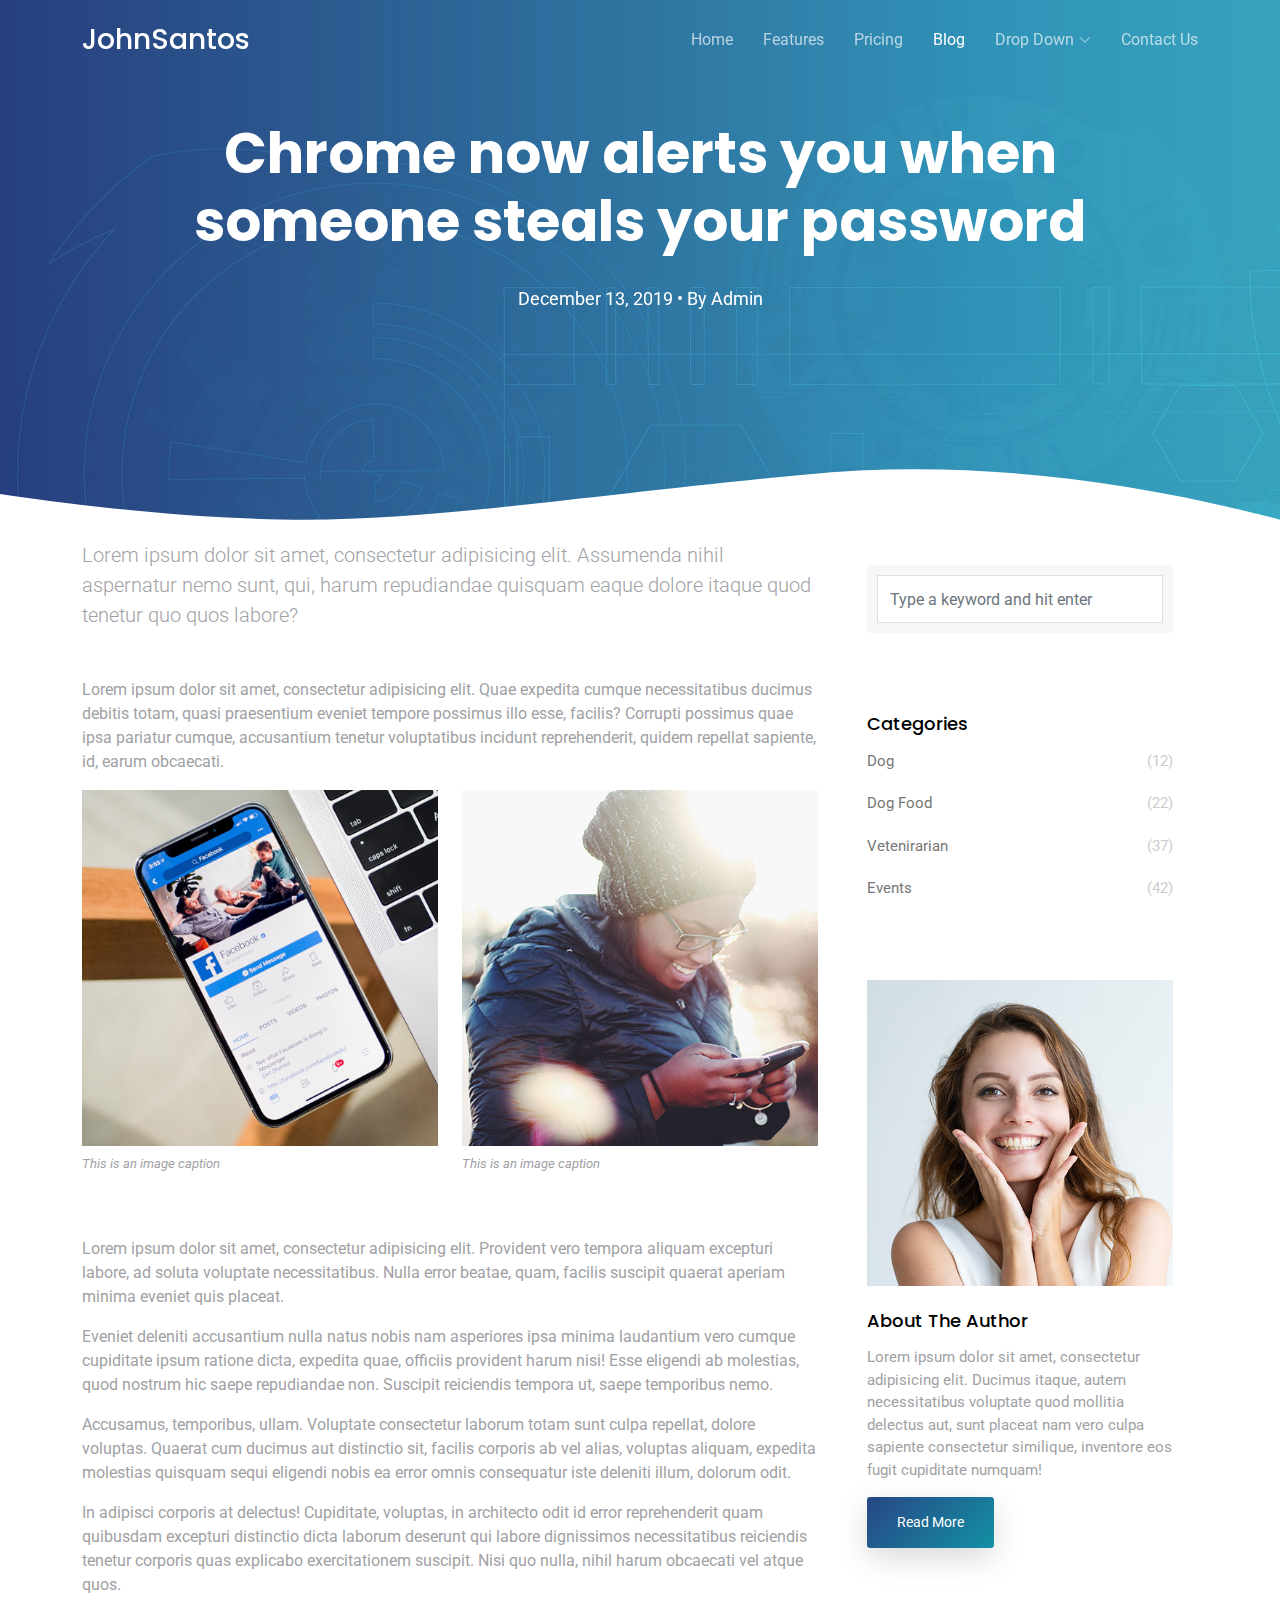
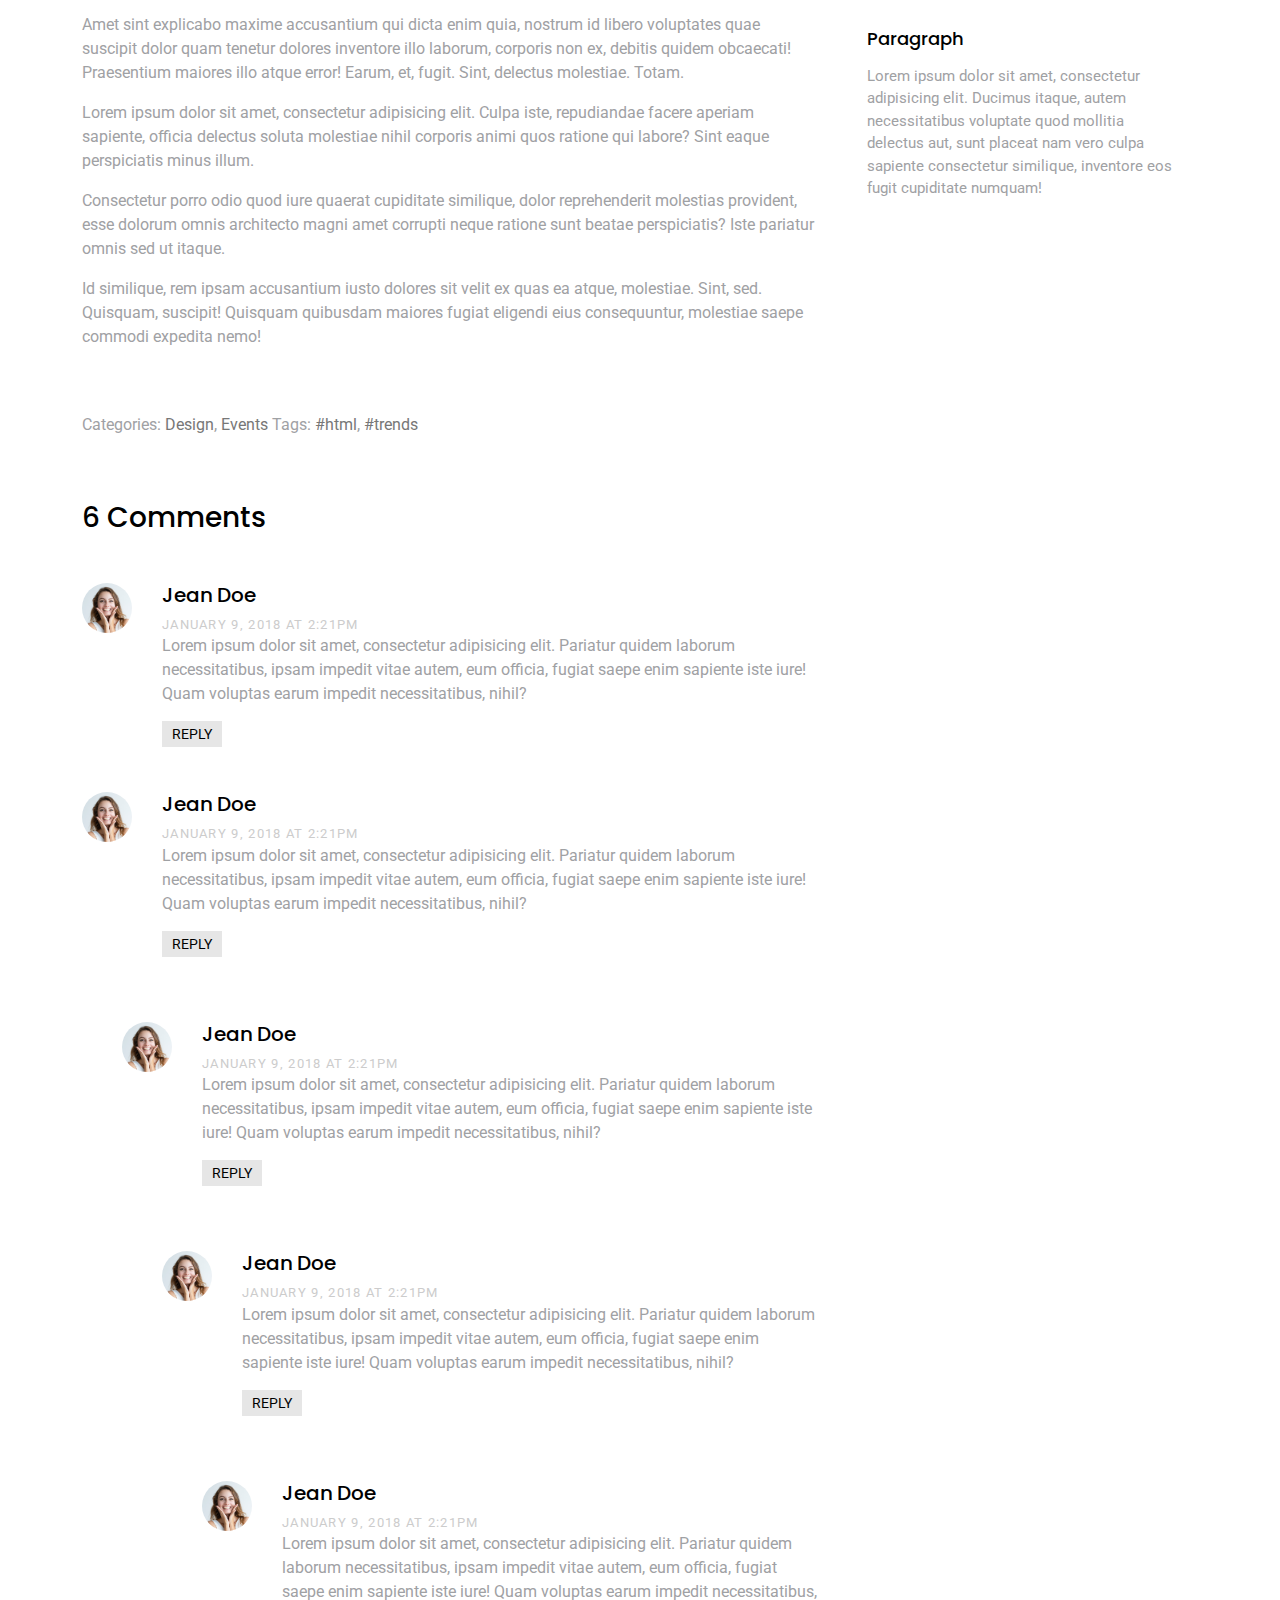
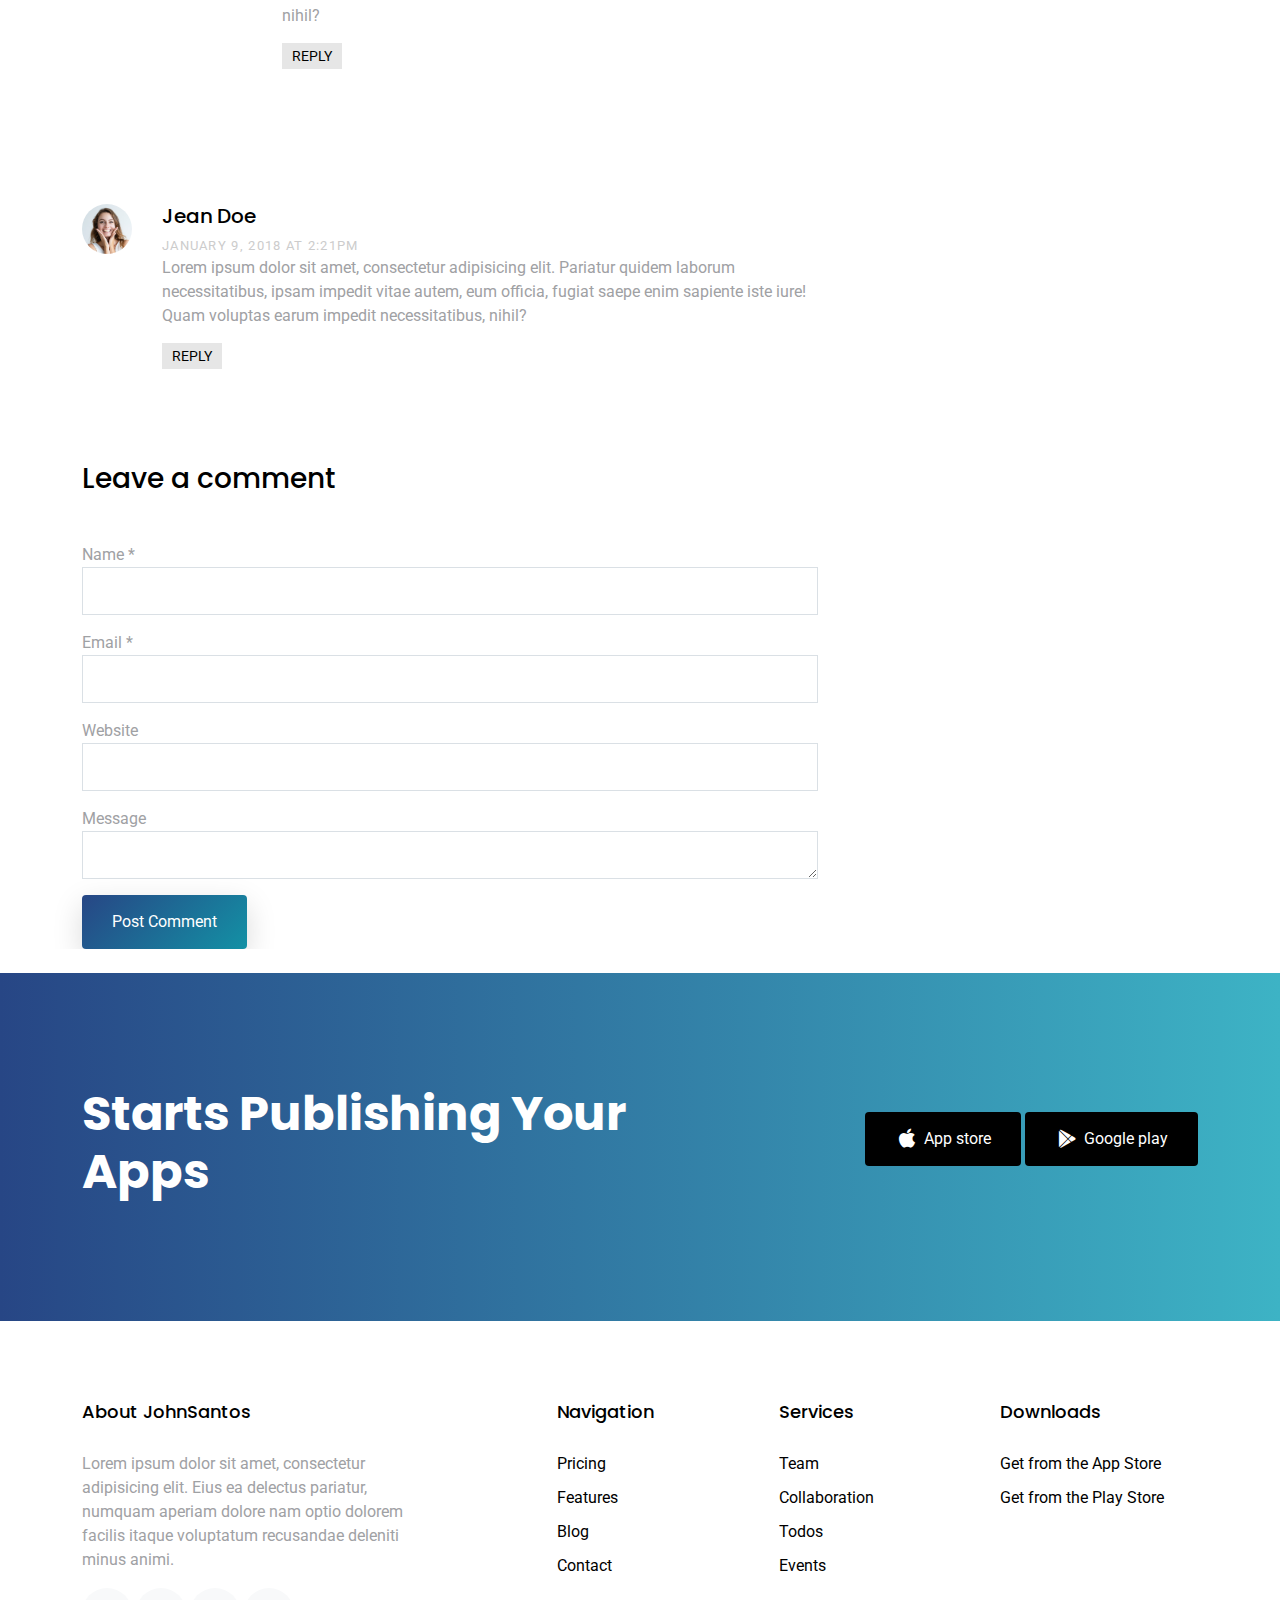
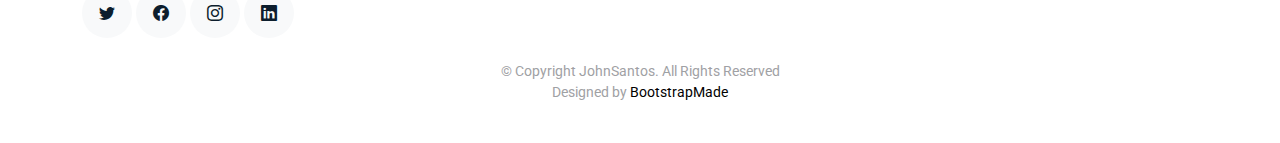
==== blog-single.html @ 7c2833b9 "initial commits of frontend htmlcss" ====
<!DOCTYPE html>
<html lang="en">

<head>
  <meta charset="utf-8">
  <meta content="width=device-width, initial-scale=1.0" name="viewport">

  <title>Blog Single - JohnSantos Bootstrap Template</title>
  <meta content="" name="description">
  <meta content="" name="keywords">

  <!-- Favicons -->
  <link href="assets/img/favicon.png" rel="icon">
  <link href="assets/img/apple-touch-icon.png" rel="apple-touch-icon">

  <!-- Google Fonts -->
  <link href="https://fonts.googleapis.com/css?family=Roboto:300,300i,400,400i,500,500i,600,600i,700,700i|Poppins:300,300i,400,400i,500,500i,600,600i,700,700i" rel="stylesheet">

  <!-- Vendor CSS Files -->
  <link href="assets/vendor/aos/aos.css" rel="stylesheet">
  <link href="assets/vendor/bootstrap/css/bootstrap.min.css" rel="stylesheet">
  <link href="assets/vendor/bootstrap-icons/bootstrap-icons.css" rel="stylesheet">
  <link href="assets/vendor/boxicons/css/boxicons.min.css" rel="stylesheet">
  <link href="assets/vendor/swiper/swiper-bundle.min.css" rel="stylesheet">

  <!-- Template Main CSS File -->
  <link href="assets/css/style.css" rel="stylesheet">

  <!-- =======================================================
  * Template Name: JohnSantos - v4.7.0
  * Template URL: https://bootstrapmade.com/JohnSantos-bootstrap-app-landing-page-template/
  * Author: BootstrapMade.com
  * License: https://bootstrapmade.com/license/
  ======================================================== -->
</head>

<body>

  <!-- ======= Header ======= -->
  <header id="header" class="fixed-top d-flex align-items-center">
    <div class="container d-flex justify-content-between align-items-center">

      <div class="logo">
        <h1><a href="index.html">JohnSantos</a></h1>
        <!-- Uncomment below if you prefer to use an image logo -->
        <!-- <a href="index.html"><img src="assets/img/logo.png" alt="" class="img-fluid"></a>-->
      </div>

      <nav id="navbar" class="navbar">
        <ul>
          <li><a class="" href="index.html">Home</a></li>
          <li><a href="features.html">Features</a></li>
          <li><a href="pricing.html">Pricing</a></li>
          <li><a class="active" href="blog.html">Blog</a></li>
          <li class="dropdown"><a href="#"><span>Drop Down</span> <i class="bi bi-chevron-down"></i></a>
            <ul>
              <li><a href="#">Drop Down 1</a></li>
              <li class="dropdown"><a href="#"><span>Deep Drop Down</span> <i class="bi bi-chevron-right"></i></a>
                <ul>
                  <li><a href="#">Deep Drop Down 1</a></li>
                  <li><a href="#">Deep Drop Down 2</a></li>
                  <li><a href="#">Deep Drop Down 3</a></li>
                  <li><a href="#">Deep Drop Down 4</a></li>
                  <li><a href="#">Deep Drop Down 5</a></li>
                </ul>
              </li>
              <li><a href="#">Drop Down 2</a></li>
              <li><a href="#">Drop Down 3</a></li>
              <li><a href="#">Drop Down 4</a></li>
            </ul>
          </li>
          <li><a href="contact.html">Contact Us</a></li>
        </ul>
        <i class="bi bi-list mobile-nav-toggle"></i>
      </nav><!-- .navbar -->

    </div>
  </header><!-- End Header -->

  <main id="main">

    <!-- ======= Single Blog Section ======= -->
    <section class="hero-section inner-page">
      <div class="wave">

        <svg width="1920px" height="265px" viewBox="0 0 1920 265" version="1.1" xmlns="http://www.w3.org/2000/svg" xmlns:xlink="http://www.w3.org/1999/xlink">
          <g id="Page-1" stroke="none" stroke-width="1" fill="none" fill-rule="evenodd">
            <g id="Apple-TV" transform="translate(0.000000, -402.000000)" fill="#FFFFFF">
              <path d="M0,439.134243 C175.04074,464.89273 327.944386,477.771974 458.710937,477.771974 C654.860765,477.771974 870.645295,442.632362 1205.9828,410.192501 C1429.54114,388.565926 1667.54687,411.092417 1920,477.771974 L1920,667 L1017.15166,667 L0,667 L0,439.134243 Z" id="Path"></path>
            </g>
          </g>
        </svg>

      </div>

      <div class="container">
        <div class="row align-items-center">
          <div class="col-12">
            <div class="row justify-content-center">
              <div class="col-md-10 text-center hero-text">
                <h1 data-aos="fade-up" data-aos-delay="">Chrome now alerts you when someone steals your password</h1>
                <p class="mb-5" data-aos="fade-up" data-aos-delay="100">December 13, 2019 &bullet; By <a href="#" class="text-white">Admin</a></p>
              </div>
            </div>
          </div>
        </div>
      </div>

    </section>

    <section class="site-section mb-4">
      <div class="container">
        <div class="row">
          <div class="col-md-8 blog-content">

            <p class="lead mb-5">Lorem ipsum dolor sit amet, consectetur adipisicing elit. Assumenda nihil aspernatur nemo sunt, qui, harum repudiandae quisquam eaque dolore itaque quod tenetur quo quos labore?</p>
            <p>Lorem ipsum dolor sit amet, consectetur adipisicing elit. Quae expedita cumque necessitatibus ducimus debitis totam, quasi praesentium eveniet tempore possimus illo esse, facilis? Corrupti possimus quae ipsa pariatur cumque, accusantium tenetur voluptatibus incidunt reprehenderit, quidem repellat sapiente, id, earum obcaecati.</p>

            <div class="row mb-5">
              <div class="col-md-6">
                <figure><img src="assets/img/img_1.jpg" alt="Free Website Template by Free-Template.co" class="img-fluid">
                  <figcaption>This is an image caption</figcaption>
                </figure>
              </div>
              <div class="col-md-6">
                <figure><img src="assets/img/img_2.jpg" alt="Free Website Template by Free-Template.co" class="img-fluid">
                  <figcaption>This is an image caption</figcaption>
                </figure>
              </div>
            </div>

            <blockquote>
              <p>Lorem ipsum dolor sit amet, consectetur adipisicing elit. Provident vero tempora aliquam excepturi labore, ad soluta voluptate necessitatibus. Nulla error beatae, quam, facilis suscipit quaerat aperiam minima eveniet quis placeat.</p>
            </blockquote>

            <p>Eveniet deleniti accusantium nulla natus nobis nam asperiores ipsa minima laudantium vero cumque cupiditate ipsum ratione dicta, expedita quae, officiis provident harum nisi! Esse eligendi ab molestias, quod nostrum hic saepe repudiandae non. Suscipit reiciendis tempora ut, saepe temporibus nemo.</p>
            <p>Accusamus, temporibus, ullam. Voluptate consectetur laborum totam sunt culpa repellat, dolore voluptas. Quaerat cum ducimus aut distinctio sit, facilis corporis ab vel alias, voluptas aliquam, expedita molestias quisquam sequi eligendi nobis ea error omnis consequatur iste deleniti illum, dolorum odit.</p>
            <p>In adipisci corporis at delectus! Cupiditate, voluptas, in architecto odit id error reprehenderit quam quibusdam excepturi distinctio dicta laborum deserunt qui labore dignissimos necessitatibus reiciendis tenetur corporis quas explicabo exercitationem suscipit. Nisi quo nulla, nihil harum obcaecati vel atque quos.</p>
            <p>Amet sint explicabo maxime accusantium qui dicta enim quia, nostrum id libero voluptates quae suscipit dolor quam tenetur dolores inventore illo laborum, corporis non ex, debitis quidem obcaecati! Praesentium maiores illo atque error! Earum, et, fugit. Sint, delectus molestiae. Totam.</p>

            <p>Lorem ipsum dolor sit amet, consectetur adipisicing elit. Culpa iste, repudiandae facere aperiam sapiente, officia delectus soluta molestiae nihil corporis animi quos ratione qui labore? Sint eaque perspiciatis minus illum.</p>
            <p>Consectetur porro odio quod iure quaerat cupiditate similique, dolor reprehenderit molestias provident, esse dolorum omnis architecto magni amet corrupti neque ratione sunt beatae perspiciatis? Iste pariatur omnis sed ut itaque.</p>
            <p>Id similique, rem ipsam accusantium iusto dolores sit velit ex quas ea atque, molestiae. Sint, sed. Quisquam, suscipit! Quisquam quibusdam maiores fugiat eligendi eius consequuntur, molestiae saepe commodi expedita nemo!</p>
            <div class="pt-5">
              <p>Categories: <a href="#">Design</a>, <a href="#">Events</a> Tags: <a href="#">#html</a>, <a href="#">#trends</a></p>
            </div>

            <div class="pt-5">
              <h3 class="mb-5">6 Comments</h3>
              <ul class="comment-list">
                <li class="comment">
                  <div class="vcard bio">
                    <img src="assets/img/person_1.jpg" alt="Free Website Template by Free-Template.co">
                  </div>
                  <div class="comment-body">
                    <h3>Jean Doe</h3>
                    <div class="meta">January 9, 2018 at 2:21pm</div>
                    <p>Lorem ipsum dolor sit amet, consectetur adipisicing elit. Pariatur quidem laborum necessitatibus, ipsam impedit vitae autem, eum officia, fugiat saepe enim sapiente iste iure! Quam voluptas earum impedit necessitatibus, nihil?</p>
                    <p><a href="#" class="reply">Reply</a></p>
                  </div>
                </li>

                <li class="comment">
                  <div class="vcard bio">
                    <img src="assets/img/person_1.jpg" alt="Image placeholder">
                  </div>
                  <div class="comment-body">
                    <h3>Jean Doe</h3>
                    <div class="meta">January 9, 2018 at 2:21pm</div>
                    <p>Lorem ipsum dolor sit amet, consectetur adipisicing elit. Pariatur quidem laborum necessitatibus, ipsam impedit vitae autem, eum officia, fugiat saepe enim sapiente iste iure! Quam voluptas earum impedit necessitatibus, nihil?</p>
                    <p><a href="#" class="reply">Reply</a></p>
                  </div>

                  <ul class="children">
                    <li class="comment">
                      <div class="vcard bio">
                        <img src="assets/img/person_1.jpg" alt="Image placeholder">
                      </div>
                      <div class="comment-body">
                        <h3>Jean Doe</h3>
                        <div class="meta">January 9, 2018 at 2:21pm</div>
                        <p>Lorem ipsum dolor sit amet, consectetur adipisicing elit. Pariatur quidem laborum necessitatibus, ipsam impedit vitae autem, eum officia, fugiat saepe enim sapiente iste iure! Quam voluptas earum impedit necessitatibus, nihil?</p>
                        <p><a href="#" class="reply">Reply</a></p>
                      </div>

                      <ul class="children">
                        <li class="comment">
                          <div class="vcard bio">
                            <img src="assets/img/person_1.jpg" alt="Image placeholder">
                          </div>
                          <div class="comment-body">
                            <h3>Jean Doe</h3>
                            <div class="meta">January 9, 2018 at 2:21pm</div>
                            <p>Lorem ipsum dolor sit amet, consectetur adipisicing elit. Pariatur quidem laborum necessitatibus, ipsam impedit vitae autem, eum officia, fugiat saepe enim sapiente iste iure! Quam voluptas earum impedit necessitatibus, nihil?</p>
                            <p><a href="#" class="reply">Reply</a></p>
                          </div>

                          <ul class="children">
                            <li class="comment">
                              <div class="vcard bio">
                                <img src="assets/img/person_1.jpg" alt="Image placeholder">
                              </div>
                              <div class="comment-body">
                                <h3>Jean Doe</h3>
                                <div class="meta">January 9, 2018 at 2:21pm</div>
                                <p>Lorem ipsum dolor sit amet, consectetur adipisicing elit. Pariatur quidem laborum necessitatibus, ipsam impedit vitae autem, eum officia, fugiat saepe enim sapiente iste iure! Quam voluptas earum impedit necessitatibus, nihil?</p>
                                <p><a href="#" class="reply">Reply</a></p>
                              </div>
                            </li>
                          </ul>
                        </li>
                      </ul>
                    </li>
                  </ul>
                </li>

                <li class="comment">
                  <div class="vcard bio">
                    <img src="assets/img/person_1.jpg" alt="Image placeholder">
                  </div>
                  <div class="comment-body">
                    <h3>Jean Doe</h3>
                    <div class="meta">January 9, 2018 at 2:21pm</div>
                    <p>Lorem ipsum dolor sit amet, consectetur adipisicing elit. Pariatur quidem laborum necessitatibus, ipsam impedit vitae autem, eum officia, fugiat saepe enim sapiente iste iure! Quam voluptas earum impedit necessitatibus, nihil?</p>
                    <p><a href="#" class="reply">Reply</a></p>
                  </div>
                </li>
              </ul>
              <!-- END comment-list -->

              <div class="comment-form-wrap pt-5">
                <h3 class="mb-5">Leave a comment</h3>
                <form action="#" class="">
                  <div class="form-group">
                    <label for="name">Name *</label>
                    <input type="text" class="form-control" id="name">
                  </div>
                  <div class="form-group mt-3">
                    <label for="email">Email *</label>
                    <input type="email" class="form-control" id="email">
                  </div>
                  <div class="form-group mt-3">
                    <label for="website">Website</label>
                    <input type="url" class="form-control" id="website">
                  </div>

                  <div class="form-group mt-3">
                    <label for="message">Message</label>
                    <textarea name="" id="message" cols="30" rows="10" class="form-control"></textarea>
                  </div>
                  <div class="form-group mt-3">
                    <input type="submit" value="Post Comment" class="btn btn-primary">
                  </div>

                </form>
              </div>
            </div>

          </div>
          <div class="col-md-4 sidebar">
            <div class="sidebar-box">
              <form action="#" class="search-form">
                <div class="form-group">
                  <span class="icon fa fa-search"></span>
                  <input type="text" class="form-control" placeholder="Type a keyword and hit enter">
                </div>
              </form>
            </div>
            <div class="sidebar-box">
              <div class="categories">
                <h3>Categories</h3>
                <li><a href="#">Dog <span>(12)</span></a></li>
                <li><a href="#">Dog Food <span>(22)</span></a></li>
                <li><a href="#">Vetenirarian <span>(37)</span></a></li>
                <li><a href="#">Events<span>(42)</span></a></li>
              </div>
            </div>
            <div class="sidebar-box">
              <img src="assets/img/person_1.jpg" alt="Image placeholder" class="img-fluid mb-4">
              <h3>About The Author</h3>
              <p>Lorem ipsum dolor sit amet, consectetur adipisicing elit. Ducimus itaque, autem necessitatibus voluptate quod mollitia delectus aut, sunt placeat nam vero culpa sapiente consectetur similique, inventore eos fugit cupiditate numquam!</p>
              <p><a href="#" class="btn btn-primary btn-sm">Read More</a></p>
            </div>

            <div class="sidebar-box">
              <h3>Paragraph</h3>
              <p>Lorem ipsum dolor sit amet, consectetur adipisicing elit. Ducimus itaque, autem necessitatibus voluptate quod mollitia delectus aut, sunt placeat nam vero culpa sapiente consectetur similique, inventore eos fugit cupiditate numquam!</p>
            </div>
          </div>
        </div>
      </div>
    </section>

    <!-- ======= CTA Section ======= -->
    <section class="section cta-section">
      <div class="container">
        <div class="row align-items-center">
          <div class="col-md-6 me-auto text-center text-md-start mb-5 mb-md-0">
            <h2>Starts Publishing Your Apps</h2>
          </div>
          <div class="col-md-5 text-center text-md-end">
            <p><a href="#" class="btn d-inline-flex align-items-center"><i class="bx bxl-apple"></i><span>App store</span></a> <a href="#" class="btn d-inline-flex align-items-center"><i class="bx bxl-play-store"></i><span>Google play</span></a></p>
          </div>
        </div>
      </div>
    </section><!-- End CTA Section -->

  </main><!-- End #main -->

  <!-- ======= Footer ======= -->
  <footer class="footer" role="contentinfo">
    <div class="container">
      <div class="row">
        <div class="col-md-4 mb-4 mb-md-0">
          <h3>About JohnSantos</h3>
          <p>Lorem ipsum dolor sit amet, consectetur adipisicing elit. Eius ea delectus pariatur, numquam aperiam
            dolore nam optio dolorem facilis itaque voluptatum recusandae deleniti minus animi.</p>
          <p class="social">
            <a href="#"><span class="bi bi-twitter"></span></a>
            <a href="#"><span class="bi bi-facebook"></span></a>
            <a href="#"><span class="bi bi-instagram"></span></a>
            <a href="#"><span class="bi bi-linkedin"></span></a>
          </p>
        </div>
        <div class="col-md-7 ms-auto">
          <div class="row site-section pt-0">
            <div class="col-md-4 mb-4 mb-md-0">
              <h3>Navigation</h3>
              <ul class="list-unstyled">
                <li><a href="#">Pricing</a></li>
                <li><a href="#">Features</a></li>
                <li><a href="#">Blog</a></li>
                <li><a href="#">Contact</a></li>
              </ul>
            </div>
            <div class="col-md-4 mb-4 mb-md-0">
              <h3>Services</h3>
              <ul class="list-unstyled">
                <li><a href="#">Team</a></li>
                <li><a href="#">Collaboration</a></li>
                <li><a href="#">Todos</a></li>
                <li><a href="#">Events</a></li>
              </ul>
            </div>
            <div class="col-md-4 mb-4 mb-md-0">
              <h3>Downloads</h3>
              <ul class="list-unstyled">
                <li><a href="#">Get from the App Store</a></li>
                <li><a href="#">Get from the Play Store</a></li>
              </ul>
            </div>
          </div>
        </div>
      </div>

      <div class="row justify-content-center text-center">
        <div class="col-md-7">
          <p class="copyright">&copy; Copyright JohnSantos. All Rights Reserved</p>
          <div class="credits">
            <!--
            All the links in the footer should remain intact.
            You can delete the links only if you purchased the pro version.
            Licensing information: https://bootstrapmade.com/license/
            Purchase the pro version with working PHP/AJAX contact form: https://bootstrapmade.com/buy/?theme=JohnSantos
          -->
            Designed by <a href="https://bootstrapmade.com/">BootstrapMade</a>
          </div>
        </div>
      </div>

    </div>
  </footer>

  <a href="#" class="back-to-top d-flex align-items-center justify-content-center"><i class="bi bi-arrow-up-short"></i></a>

  <!-- Vendor JS Files -->
  <script src="assets/vendor/aos/aos.js"></script>
  <script src="assets/vendor/bootstrap/js/bootstrap.bundle.min.js"></script>
  <script src="assets/vendor/swiper/swiper-bundle.min.js"></script>
  <script src="assets/vendor/php-email-form/validate.js"></script>

  <!-- Template Main JS File -->
  <script src="assets/js/main.js"></script>

</body>

</html>
---- assets/css/style.css ----
/**
* https://johnsantos.groupesupra.com
*/

/*--------------------------------------------------------------
# General
--------------------------------------------------------------*/
html {
  overflow-x: hidden;
}

body {
  font-family: "Roboto", sans-serif;
  color: #9fa1a4;
  line-height: 1.5;
}

a {
  color: #777;
  text-decoration: none;
  transition: 0.3s all ease;
}

a:hover {
  color: #000;
}

h1, h2, h3, h4, h5, h6, .font-heading {
  font-family: "Poppins", sans-serif;
  color: #000;
}

.container {
  z-index: 2;
  position: relative;
}

.text-black {
  color: #000 !important;
}

.text-primary {
  color: #2d71a1 !important;
}

.border-top {
  border-top: 1px solid #f2f2f2 !important;
}

.border-bottom {
  border-bottom: 1px solid #f2f2f2 !important;
}

figure figcaption {
  margin-top: 0.5rem;
  font-style: italic;
  font-size: 0.8rem;
}

section {
  overflow: hidden;
}

.section {
  padding: 7rem 0;
}

.section-heading {
  font-size: 3rem;
  font-weight: 700;
  background: linear-gradient(-45deg, #3db3c5, #274685);
  -webkit-background-clip: text;
  -webkit-text-fill-color: transparent;
}

/*--------------------------------------------------------------
# Back to top button
--------------------------------------------------------------*/
.back-to-top {
  position: fixed;
  visibility: hidden;
  opacity: 0;
  right: 15px;
  bottom: 15px;
  z-index: 996;
  background: #2d71a1;
  width: 40px;
  height: 40px;
  border-radius: 50px;
  transition: all 0.4s;
}
.back-to-top i {
  font-size: 28px;
  color: #fff;
  line-height: 0;
}
.back-to-top:hover {
  background: #3687c1;
  color: #fff;
}
.back-to-top.active {
  visibility: visible;
  opacity: 1;
}

/* Default btn sre-tyling */
.btn {
  border: none;
  padding: 15px 30px !important;
}
.btn.btn-outline-white {
  border: 2px solid #fff;
  background: none;
  color: #fff;
}
.btn.btn-outline-white:hover {
  background: #fff;
  color: #2d71a1;
}
.btn.btn-primary {
  background: #2d71a1;
  background: linear-gradient(-45deg, #1391a5, #274685);
  color: #fff;
  box-shadow: 0 10px 30px 0 rgba(0, 0, 0, 0.15);
}

/* Feature 1 */
.feature-1 .wrap-icon {
  margin: 0 auto;
  height: 100px;
  width: 100px;
  border-radius: 50%;
  position: relative;
  margin-bottom: 30px;
  box-shadow: 0 15px 30px 0 rgba(0, 0, 0, 0.2);
  display: inline-flex;
  align-items: center;
  justify-content: center;
}
.feature-1 .wrap-icon.icon-1 {
  background: linear-gradient(-45deg, #3b87bd, #2d71a2);
}
.feature-1 .wrap-icon i {
  font-size: 40px;
  line-height: 0;
  color: #fff;
}
.feature-1 h3 {
  font-size: 20px;
}
.feature-1 p {
  color: #b1b1b1;
}

/* Step */
.step {
  box-shadow: 0 10px 30px -5px rgba(0, 0, 0, 0.1);
  background: #fff;
  padding: 40px;
}
.step .number {
  background: linear-gradient(-45deg, #1391a5, #274685);
  -webkit-background-clip: text;
  -webkit-text-fill-color: transparent;
  font-weight: 700;
  letter-spacing: 0.2rem;
  margin-bottom: 10px;
  display: block;
}
.step p:last-child {
  margin-bottom: 0px;
}

/* Review */
.review h3 {
  font-size: 20px;
}
.review p {
  line-height: 1.8;
  font-style: italic;
  color: #333333;
}
.review .stars span {
  color: #FF8803;
}
.review .stars .muted {
  color: #ccc;
}
.review .review-user img {
  width: 70px;
  margin: 0 auto;
}

/* Testimonial Carousel */
.testimonials-slider .swiper-pagination {
  margin-top: 20px;
  position: relative;
}
.testimonials-slider .swiper-pagination .swiper-pagination-bullet {
  width: 12px;
  height: 12px;
  background-color: #fff;
  opacity: 1;
  border: 1px solid #2d71a1;
}
.testimonials-slider .swiper-pagination .swiper-pagination-bullet-active {
  background-color: #2d71a1;
}

/* Pricing */
.pricing {
  padding: 50px;
  background: linear-gradient(-45deg, #1391a5, #274685);
  color: #fff;
  padding-bottom: 12rem !important;
  position: relative;
  border-radius: 4px;
  color: #000000;
  background: #fff;
  box-shadow: 0 10px 30px 0 rgba(0, 0, 0, 0.2);
}
.pricing h3 {
  color: #2d71a1;
}
.pricing .price-cta {
  text-decoration: none;
  position: absolute;
  bottom: 50px;
  width: 100%;
  text-align: center;
  left: 0;
}
.pricing .price-cta .price {
  display: block;
  margin-bottom: 20px;
  font-size: 2rem;
  font-weight: 300;
}
.pricing .popularity {
  text-transform: uppercase;
  font-size: 12px;
  letter-spacing: 0.2rem;
  display: block;
  margin-bottom: 20px;
}
.pricing ul {
  margin-bottom: 50px;
}
.pricing ul li {
  margin-bottom: 10px;
}
.pricing .btn-white {
  background: #fff;
  border: 2px solid #f1f1f1;
  border-radius: 4px;
  box-shadow: 0 5px 20px 0 rgba(0, 0, 0, 0.1);
}
.pricing .btn-white:hover {
  color: #2d71a1;
}
.pricing.popular {
  background: #fff;
  box-shadow: 0 10px 30px 0 rgba(0, 0, 0, 0.2);
  color: #000000;
  background: linear-gradient(-45deg, #1391a5, #274685);
  color: #fff;
  box-shadow: none;
}
.pricing.popular .popularity {
  color: #b3b3b3;
}
.pricing.popular h3 {
  color: #fff;
  background: none;
}
.pricing.popular .btn-white {
  border: 2px solid #2d71a1;
}

/* CTA Section */
.cta-section {
  background: linear-gradient(to right, #274685 0%, #3db3c5 100%);
  color: #fff;
}
.cta-section h2 {
  color: #fff;
  font-size: 3rem;
  font-weight: 700;
}
@media screen and (max-width: 768px) {
  .cta-section h2 {
    font-size: 2rem;
  }
}
.cta-section .btn {
  background: #000000;
  color: #fff;
}
.cta-section .btn i {
  margin-right: 5px;
  font-size: 24px;
  line-height: 0;
}

/* Contact Form */
.form-control {
  height: 48px;
  border-radius: 0;
  border: 1px solid #dae0e5;
}
.form-control:active, .form-control:focus {
  outline: none;
  box-shadow: none;
  border: 1px solid #2d71a1;
}

.php-email-form .validate {
  display: none;
  color: red;
  margin: 0 0 15px 0;
  font-weight: 400;
  font-size: 13px;
}
.php-email-form .error-message {
  display: none;
  color: #fff;
  background: #ed3c0d;
  text-align: left;
  padding: 15px;
  font-weight: 600;
}
.php-email-form .error-message br + br {
  margin-top: 25px;
}
.php-email-form .sent-message {
  display: none;
  color: #fff;
  background: #18d26e;
  text-align: center;
  padding: 15px;
  font-weight: 600;
}
.php-email-form .loading {
  display: none;
  background: #fff;
  text-align: center;
  padding: 15px;
}
.php-email-form .loading:before {
  content: "";
  display: inline-block;
  border-radius: 50%;
  width: 24px;
  height: 24px;
  margin: 0 10px -6px 0;
  border: 3px solid #18d26e;
  border-top-color: #eee;
  -webkit-animation: animate-loading 1s linear infinite;
  animation: animate-loading 1s linear infinite;
}
.php-email-form textarea {
  min-height: 160px;
}

@-webkit-keyframes animate-loading {
  0% {
    transform: rotate(0deg);
  }
  100% {
    transform: rotate(360deg);
  }
}

@keyframes animate-loading {
  0% {
    transform: rotate(0deg);
  }
  100% {
    transform: rotate(360deg);
  }
}
/* Blog */
.post-entry {
  margin-bottom: 60px;
}
.post-entry .post-text .post-meta {
  text-decoration: none;
  color: #ccc;
  font-size: 13px;
  display: block;
  margin-bottom: 10px;
}
.post-entry .post-text h3 {
  font-size: 20px;
  color: #000000;
}
.post-entry .post-text h3 a {
  text-decoration: none;
  color: #000000;
}
.post-entry .post-text h3 a:hover {
  text-decoration: none;
  color: #2d71a1;
}
.post-entry .post-text .readmore {
  color: #2d71a1;
}

.sidebar-box {
  margin-bottom: 30px;
  padding: 25px;
  font-size: 15px;
  width: 100%;
  float: left;
  background: #fff;
}
.sidebar-box *:last-child {
  margin-bottom: 0;
}
.sidebar-box h3 {
  font-size: 18px;
  margin-bottom: 15px;
}

.categories li, .sidelink li {
  position: relative;
  margin-bottom: 10px;
  padding-bottom: 10px;
  border-bottom: 1px dotted gray("300");
  list-style: none;
}
.categories li:last-child, .sidelink li:last-child {
  margin-bottom: 0;
  border-bottom: none;
  padding-bottom: 0;
}
.categories li a, .sidelink li a {
  text-decoration: none;
  display: block;
}
.categories li a span, .sidelink li a span {
  position: absolute;
  right: 0;
  top: 0;
  color: #ccc;
}
.categories li.active a, .sidelink li.active a {
  text-decoration: none;
  color: #000000;
  font-style: italic;
}

.comment-form-wrap {
  clear: both;
}

.comment-list {
  padding: 0;
  margin: 0;
}
.comment-list .children {
  padding: 50px 0 0 40px;
  margin: 0;
  float: left;
  width: 100%;
}
.comment-list li {
  padding: 0;
  margin: 0 0 30px 0;
  float: left;
  width: 100%;
  clear: both;
  list-style: none;
}
.comment-list li .vcard {
  width: 80px;
  float: left;
}
.comment-list li .vcard img {
  width: 50px;
  border-radius: 50%;
}
.comment-list li .comment-body {
  float: right;
  width: calc(100% - 80px);
}
.comment-list li .comment-body h3 {
  font-size: 20px;
}
.comment-list li .comment-body .meta {
  text-decoration: none;
  text-transform: uppercase;
  font-size: 13px;
  letter-spacing: 0.1em;
  color: #ccc;
}
.comment-list li .comment-body .reply {
  padding: 5px 10px;
  background: #e6e6e6;
  color: #000000;
  text-transform: uppercase;
  font-size: 14px;
}
.comment-list li .comment-body .reply:hover {
  color: #000000;
  background: #e3e3e3;
}

.search-form {
  background: #f7f7f7;
  padding: 10px;
}
.search-form .form-group {
  position: relative;
}
.search-form .form-group input {
  padding-right: 50px;
}
.search-form .icon {
  position: absolute;
  top: 50%;
  right: 20px;
  transform: translateY(-50%);
}

/*--------------------------------------------------------------
# Header
--------------------------------------------------------------*/
#header {
  height: 80px;
  transition: all 0.5s;
  z-index: 997;
  transition: all 0.5s;
}
#header.header-scrolled {
  background: rgba(39, 70, 133, 0.8);
  height: 60px;
}
#header .logo h1 {
  font-size: 28px;
  margin: 0;
  padding: 4px 0;
  line-height: 1;
  font-weight: 500;
}
#header .logo h1 a, #header .logo h1 a:hover {
  color: #fff;
  text-decoration: none;
}
#header .logo img {
  padding: 0;
  margin: 0;
  max-height: 40px;
}

/*--------------------------------------------------------------
# Navigation Menu
--------------------------------------------------------------*/
/**
* Desktop Navigation 
*/
.navbar {
  padding: 0;
}
.navbar ul {
  margin: 0;
  padding: 0;
  display: flex;
  list-style: none;
  align-items: center;
}
.navbar li {
  position: relative;
}
.navbar a, .navbar a:focus {
  display: flex;
  align-items: center;
  justify-content: space-between;
  padding: 10px 0 10px 30px;
  font-size: 16px;
  font-weight: 400;
  color: rgba(255, 255, 255, 0.65);
  white-space: nowrap;
  transition: 0.3s;
}
.navbar a i, .navbar a:focus i {
  font-size: 12px;
  line-height: 0;
  margin-left: 5px;
}
.navbar a:hover, .navbar .active, .navbar .active:focus, .navbar li:hover > a {
  color: #fff;
}
.navbar .dropdown ul {
  display: block;
  position: absolute;
  left: 14px;
  top: calc(100% + 30px);
  margin: 0;
  padding: 10px 0;
  z-index: 99;
  opacity: 0;
  visibility: hidden;
  background: #fff;
  box-shadow: 0px 0px 30px rgba(127, 137, 161, 0.25);
  transition: 0.3s;
  border-radius: 4px;
}
.navbar .dropdown ul li {
  min-width: 200px;
}
.navbar .dropdown ul a {
  padding: 10px 20px;
  font-size: 15px;
  color: #101c36;
}
.navbar .dropdown ul a i {
  font-size: 12px;
}
.navbar .dropdown ul a:hover, .navbar .dropdown ul .active:hover, .navbar .dropdown ul li:hover > a {
  color: #2d71a1;
}
.navbar .dropdown:hover > ul {
  opacity: 1;
  top: 100%;
  visibility: visible;
}
.navbar .dropdown .dropdown ul {
  top: 0;
  left: calc(100% - 30px);
  visibility: hidden;
}
.navbar .dropdown .dropdown:hover > ul {
  opacity: 1;
  top: 0;
  left: 100%;
  visibility: visible;
}
@media (max-width: 1366px) {
  .navbar .dropdown .dropdown ul {
    left: -90%;
  }
  .navbar .dropdown .dropdown:hover > ul {
    left: -100%;
  }
}

/**
* Mobile Navigation 
*/
.mobile-nav-toggle {
  color: #fff;
  font-size: 28px;
  cursor: pointer;
  display: none;
  line-height: 0;
  transition: 0.5s;
}

@media (max-width: 991px) {
  .mobile-nav-toggle {
    display: block;
  }

  .navbar ul {
    display: none;
  }
}
.navbar-mobile {
  position: fixed;
  overflow: hidden;
  top: 0;
  right: 0;
  left: 0;
  bottom: 0;
  background: rgba(27, 49, 94, 0.9);
  transition: 0.3s;
  z-index: 999;
}
.navbar-mobile .mobile-nav-toggle {
  position: absolute;
  top: 15px;
  right: 15px;
}
.navbar-mobile ul {
  display: block;
  position: absolute;
  top: 55px;
  right: 15px;
  bottom: 15px;
  left: 15px;
  padding: 10px 0;
  border-radius: 10px;
  background-color: #fff;
  overflow-y: auto;
  transition: 0.3s;
}
.navbar-mobile a, .navbar-mobile a:focus {
  padding: 10px 20px;
  font-size: 15px;
  color: #101c36;
}
.navbar-mobile a:hover, .navbar-mobile .active, .navbar-mobile li:hover > a {
  color: #2d71a1;
}
.navbar-mobile .dropdown ul {
  position: static;
  display: none;
  margin: 10px 20px;
  padding: 10px 0;
  z-index: 99;
  opacity: 1;
  visibility: visible;
  background: #fff;
  box-shadow: 0px 0px 30px rgba(127, 137, 161, 0.25);
}
.navbar-mobile .dropdown ul li {
  min-width: 200px;
}
.navbar-mobile .dropdown ul a {
  padding: 10px 20px;
}
.navbar-mobile .dropdown ul a i {
  font-size: 12px;
}
.navbar-mobile .dropdown ul a:hover, .navbar-mobile .dropdown ul .active:hover, .navbar-mobile .dropdown ul li:hover > a {
  color: #2d71a1;
}
.navbar-mobile .dropdown > .dropdown-active {
  display: block;
}

/*--------------------------------------------------------------
# Hero Section
--------------------------------------------------------------*/
.hero-section {
  background: linear-gradient(to right, rgba(39, 70, 133, 0.8) 0%, rgba(61, 179, 197, 0.8) 100%), url(../img/hero-bg.jpg);
  position: relative;
}
.hero-section .wave {
  width: 100%;
  overflow: hidden;
  position: absolute;
  z-index: 1;
  bottom: -150px;
}
@media screen and (max-width: 992px) {
  .hero-section .wave {
    bottom: -180px;
  }
}
.hero-section .wave svg {
  width: 100%;
}
.hero-section, .hero-section > .container > .row {
  height: 100vh;
  min-height: 880px;
}
.hero-section.inner-page {
  height: 60vh;
  min-height: 0;
}
.hero-section.inner-page .hero-text {
  transform: translateY(-150px);
  margin-top: -120px;
}
@media screen and (max-width: 992px) {
  .hero-section.inner-page .hero-text {
    margin-top: -80px;
  }
}
.hero-section h1 {
  font-size: 3.5rem;
  color: #fff;
  font-weight: 700;
  margin-bottom: 30px;
}
@media screen and (max-width: 992px) {
  .hero-section h1 {
    font-size: 2.5rem;
    text-align: center;
    margin-top: 40px;
  }
}
@media screen and (max-width: 992px) {
  .hero-section .hero-text-image {
    margin-top: 4rem;
  }
}
.hero-section p {
  font-size: 18px;
  color: #fff;
}
.hero-section .iphone-wrap {
  position: relative;
}
@media screen and (max-width: 992px) {
  .hero-section .iphone-wrap {
    text-align: center;
  }
}
.hero-section .iphone-wrap .phone-2, .hero-section .iphone-wrap .phone-1 {
  position: absolute;
  top: -50%;
  overflow: hidden;
  left: 0;
  box-shadow: 0 15px 50px 0 rgba(0, 0, 0, 0.3);
  border-radius: 30px;
}
@media screen and (max-width: 992px) {
  .hero-section .iphone-wrap .phone-2, .hero-section .iphone-wrap .phone-1 {
    position: relative;
    top: 0;
    max-width: 100%;
  }
}
.hero-section .iphone-wrap .phone-2, .hero-section .iphone-wrap .phone-1 {
  width: 250px;
}
@media screen and (max-width: 992px) {
  .hero-section .iphone-wrap .phone-1 {
    margin-left: -150px;
  }
}
.hero-section .iphone-wrap .phone-2 {
  margin-top: 50px;
  margin-left: 100px;
  width: 250px;
}
@media screen and (max-width: 992px) {
  .hero-section .iphone-wrap .phone-2 {
    width: 250px;
    position: absolute;
    margin-top: 0px;
    margin-left: 100px;
  }
}

/*--------------------------------------------------------------
# Footer
--------------------------------------------------------------*/
.footer {
  padding: 5rem 0 2.5rem 0;
}
.footer h3 {
  font-size: 18px;
  margin-bottom: 30px;
}
.footer ul li {
  margin-bottom: 10px;
}
.footer a {
  color: #000;
}
.footer .copyright {
  margin-bottom: 0px;
}
.footer .copyright, .footer .credits {
  font-size: 14px;
}

.social a {
  display: inline-block;
  width: 50px;
  height: 50px;
  border-radius: 50%;
  background: #f8f9fa;
  position: relative;
  text-align: center;
  transition: 0.3s background ease;
  color: #0d1e2d;
  line-height: 0;
}
.social a span {
  display: inline-block;
  left: 50%;
  position: absolute;
  top: 50%;
  transform: translate(-50%, -50%);
}
.social a:hover {
  color: #fff;
  background: #2d71a1;
}
.social a i {
  line-height: 0;
}
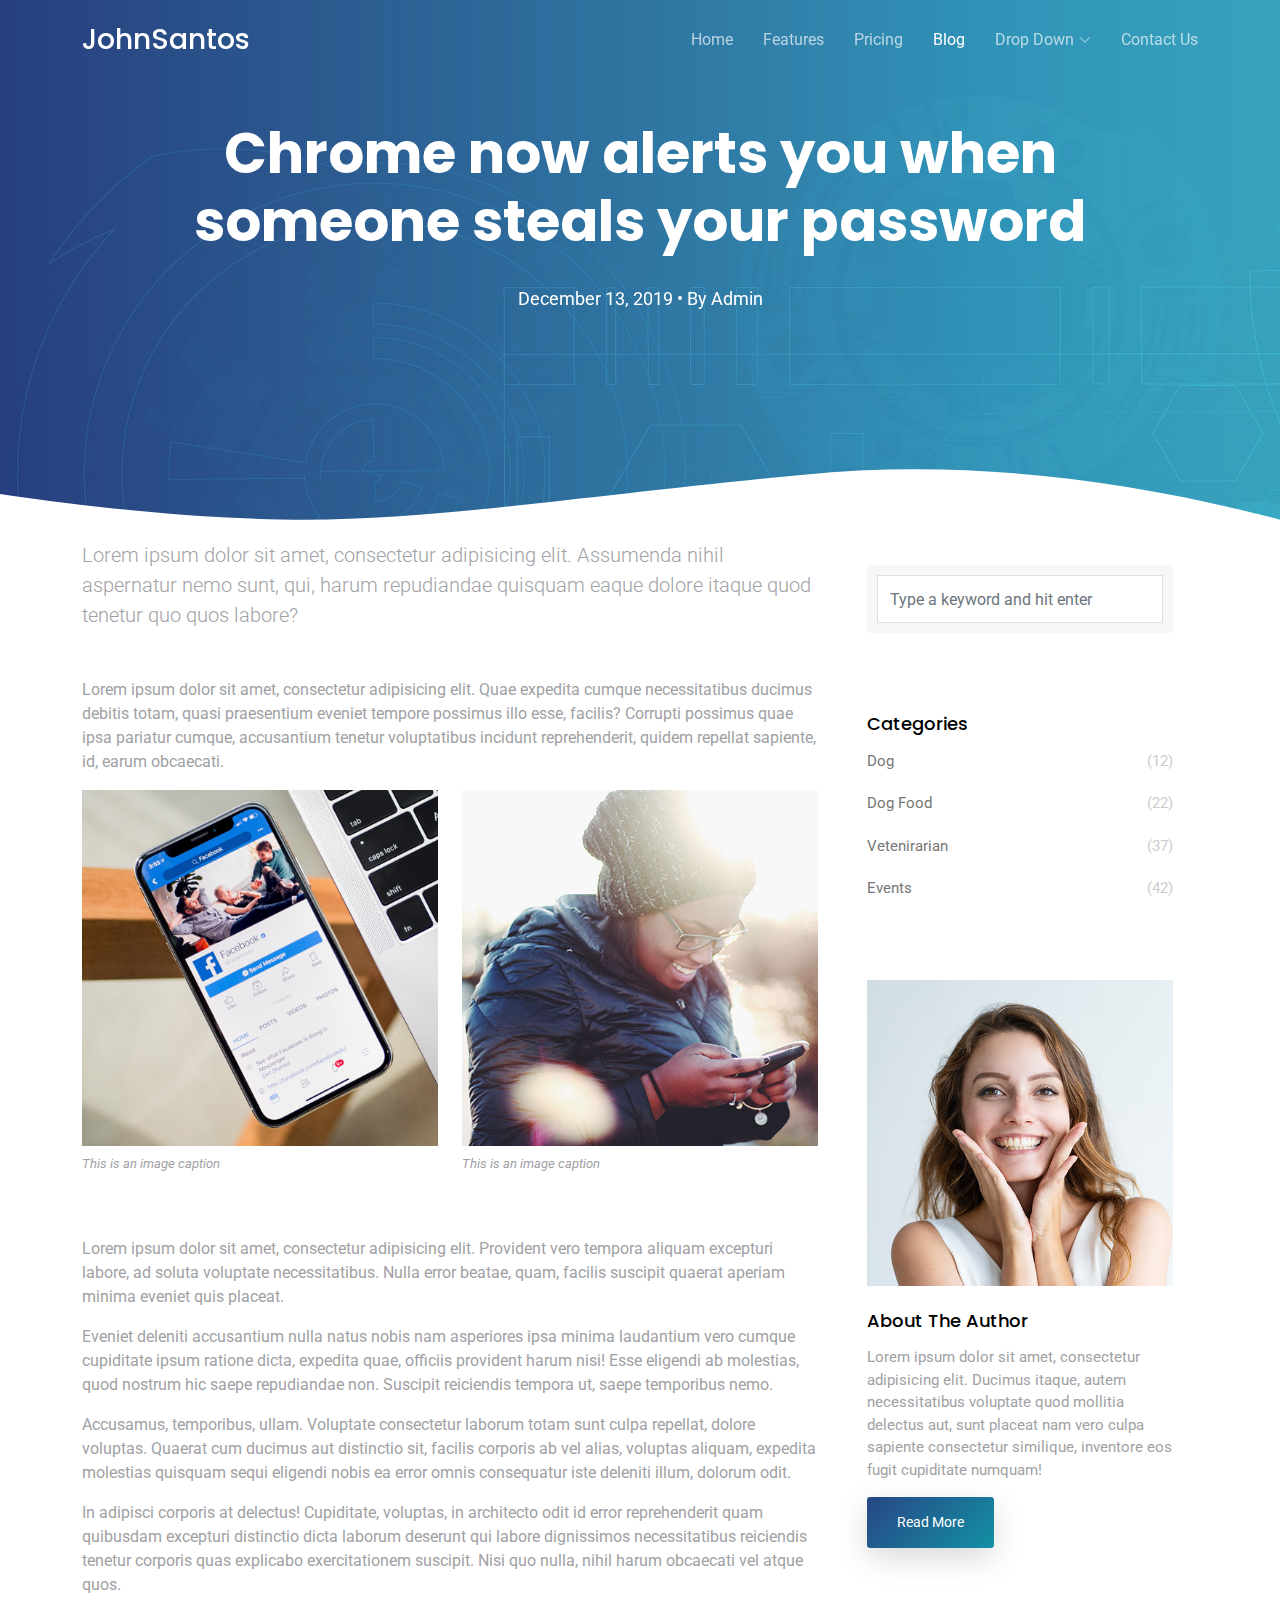
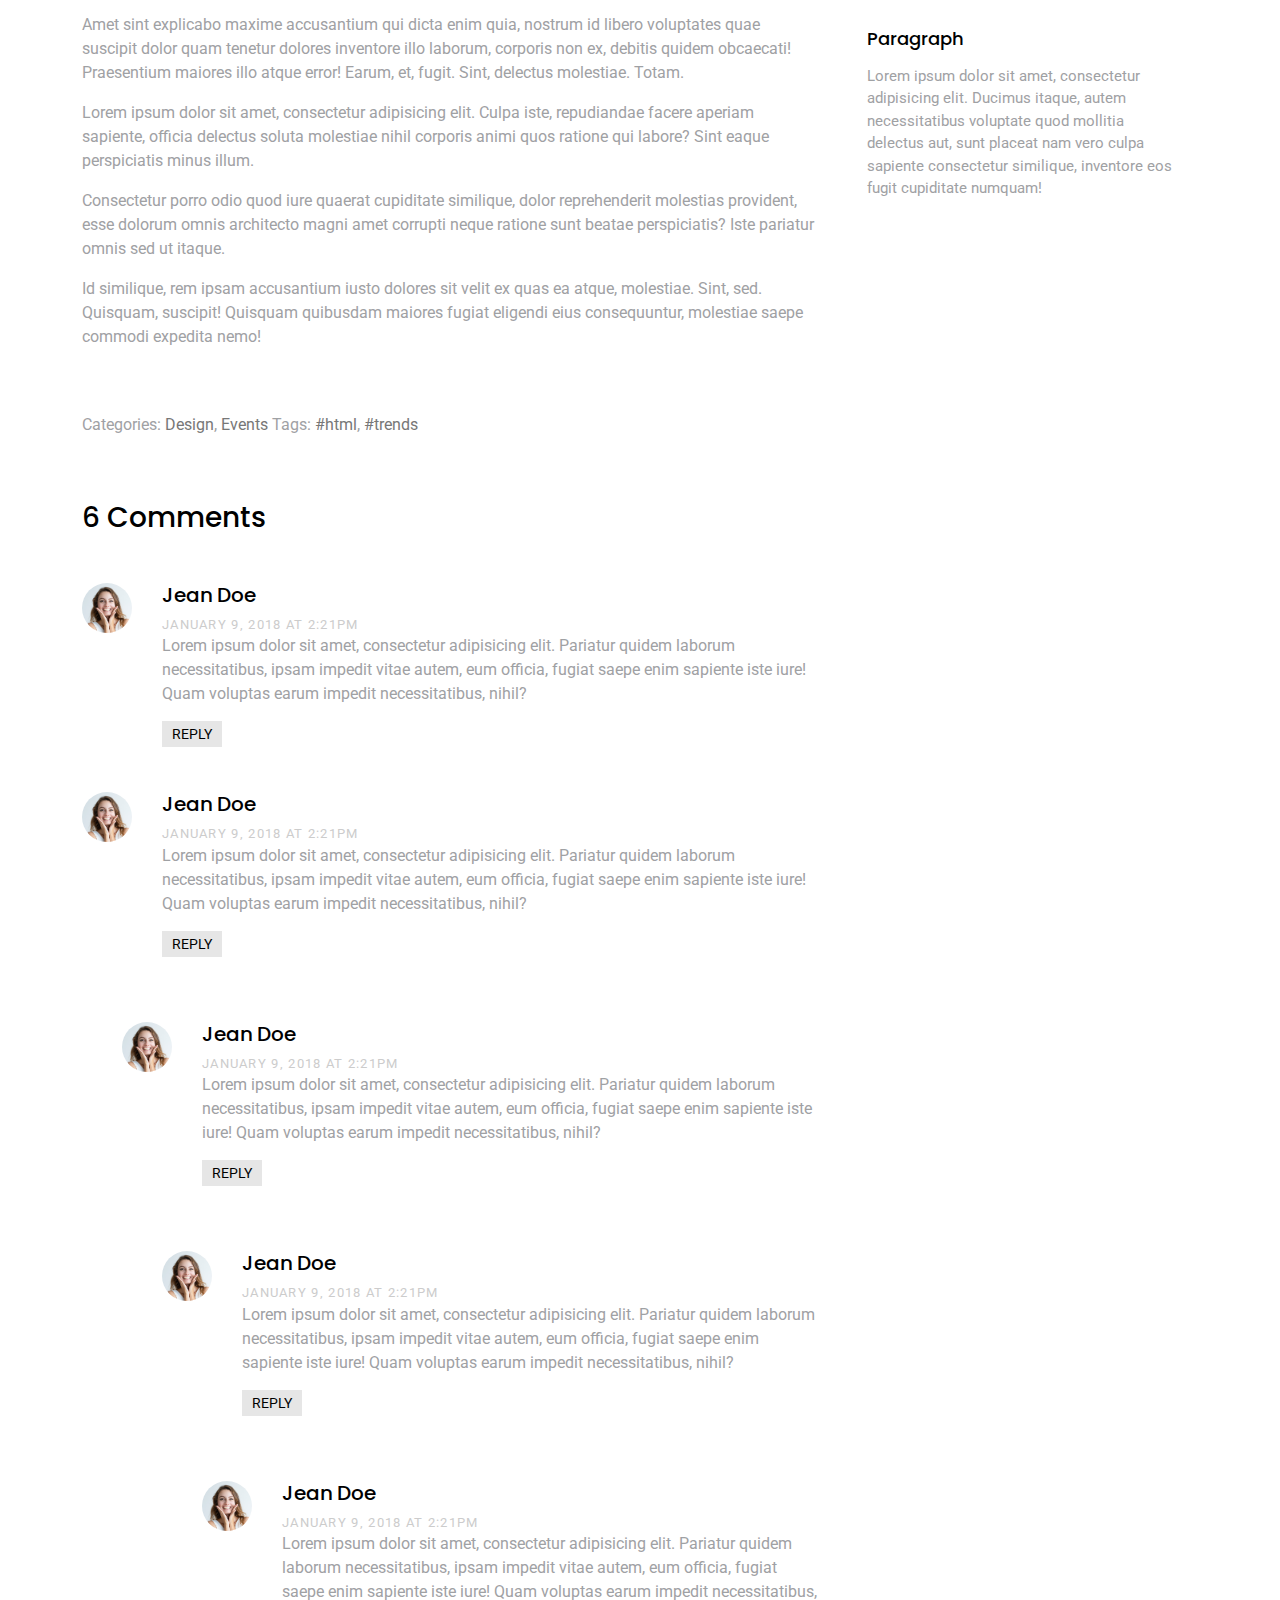
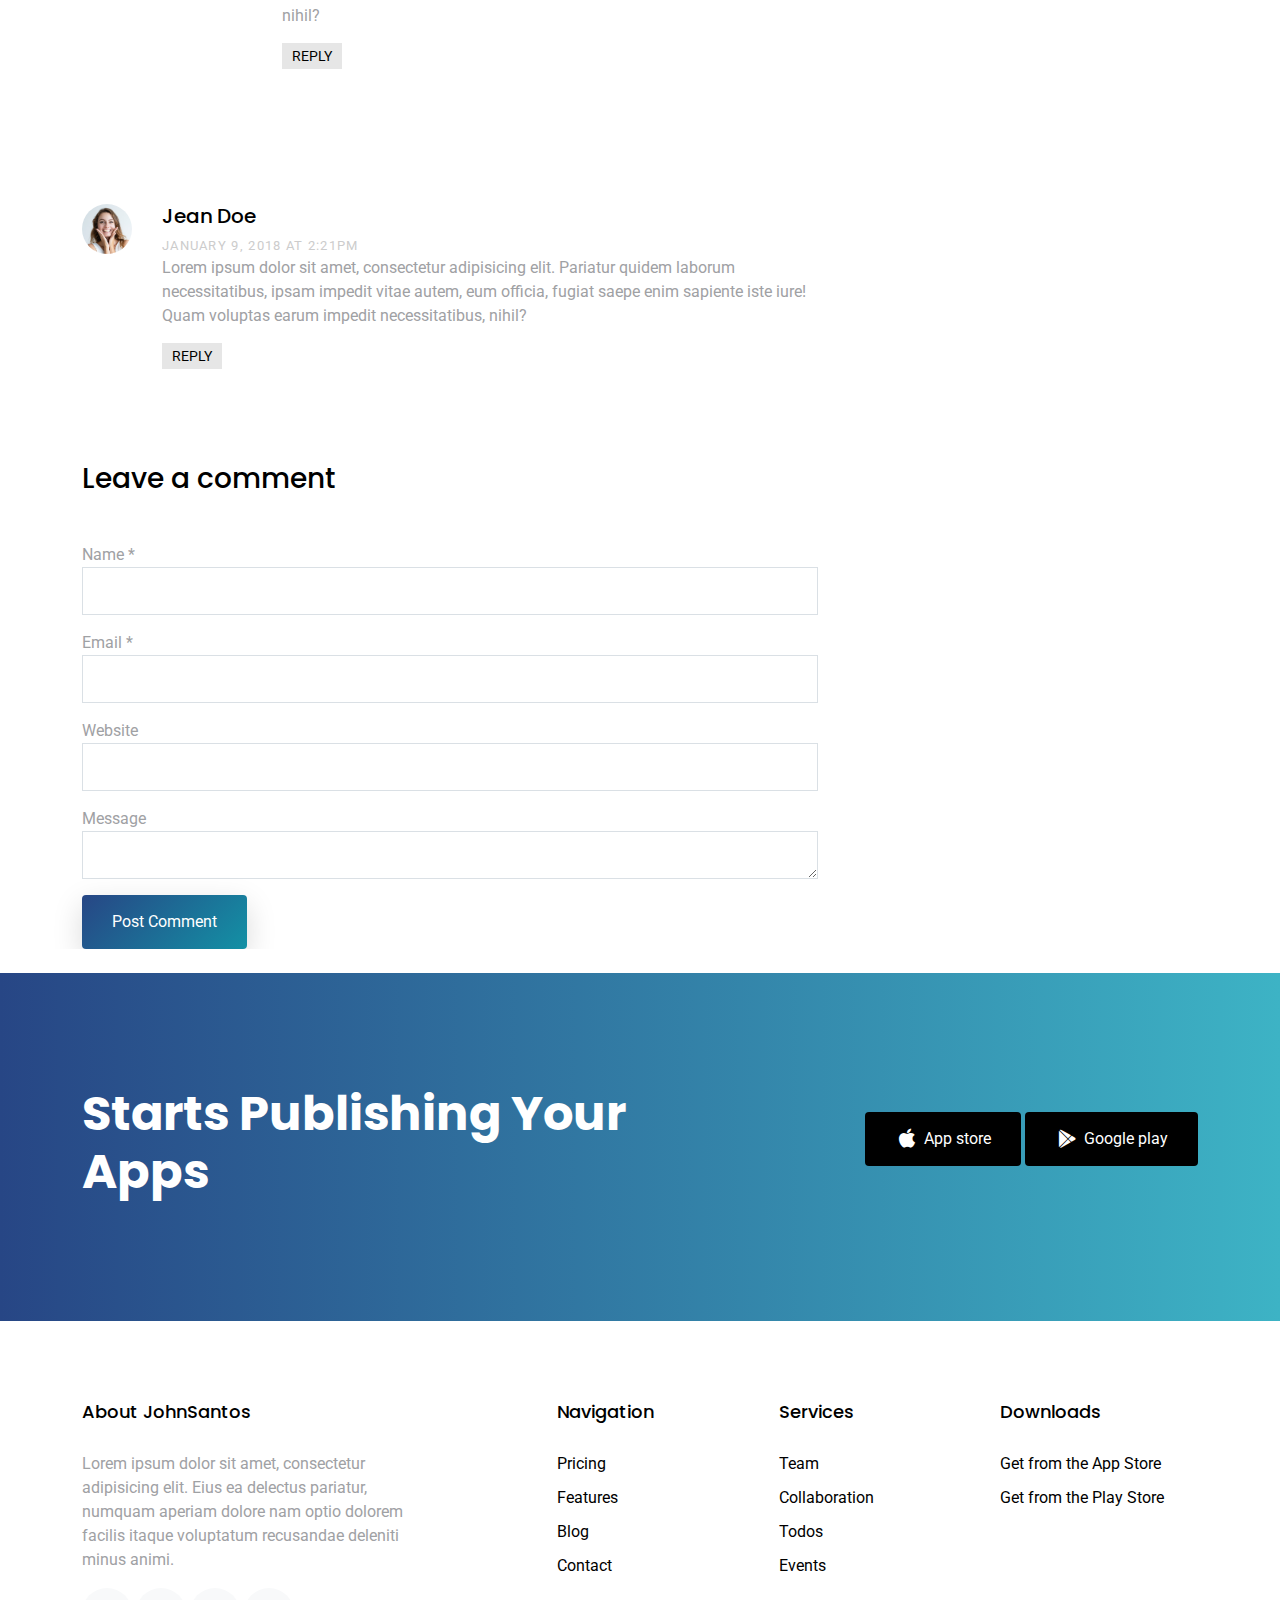
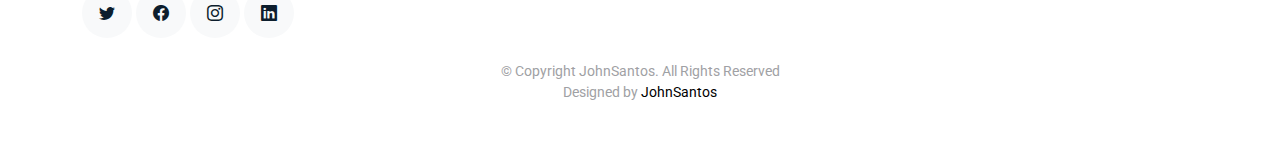
==== commit 27c9d008: "initial commits of frontend htmlcss updates" ====
--- a/blog-single.html
+++ b/blog-single.html
@@ -28,9 +28,9 @@
 
   <!-- =======================================================
   * Template Name: JohnSantos - v4.7.0
-  * Template URL: https://bootstrapmade.com/JohnSantos-bootstrap-app-landing-page-template/
-  * Author: BootstrapMade.com
-  * License: https://bootstrapmade.com/license/
+  * Template URL: https://JohnSantos.com/JohnSantos-bootstrap-app-landing-page-template/
+  * Author: JohnSantos.com
+  * License: https://JohnSantos.com/license/
   ======================================================== -->
 </head>
 
@@ -360,10 +360,10 @@
             <!--
             All the links in the footer should remain intact.
             You can delete the links only if you purchased the pro version.
-            Licensing information: https://bootstrapmade.com/license/
-            Purchase the pro version with working PHP/AJAX contact form: https://bootstrapmade.com/buy/?theme=JohnSantos
+            Licensing information: https://JohnSantos.com/license/
+            Purchase the pro version with working PHP/AJAX contact form: https://JohnSantos.com/buy/?theme=JohnSantos
           -->
-            Designed by <a href="https://bootstrapmade.com/">BootstrapMade</a>
+            Designed by <a href="https://JohnSantos.com/">JohnSantos</a>
           </div>
         </div>
       </div>
